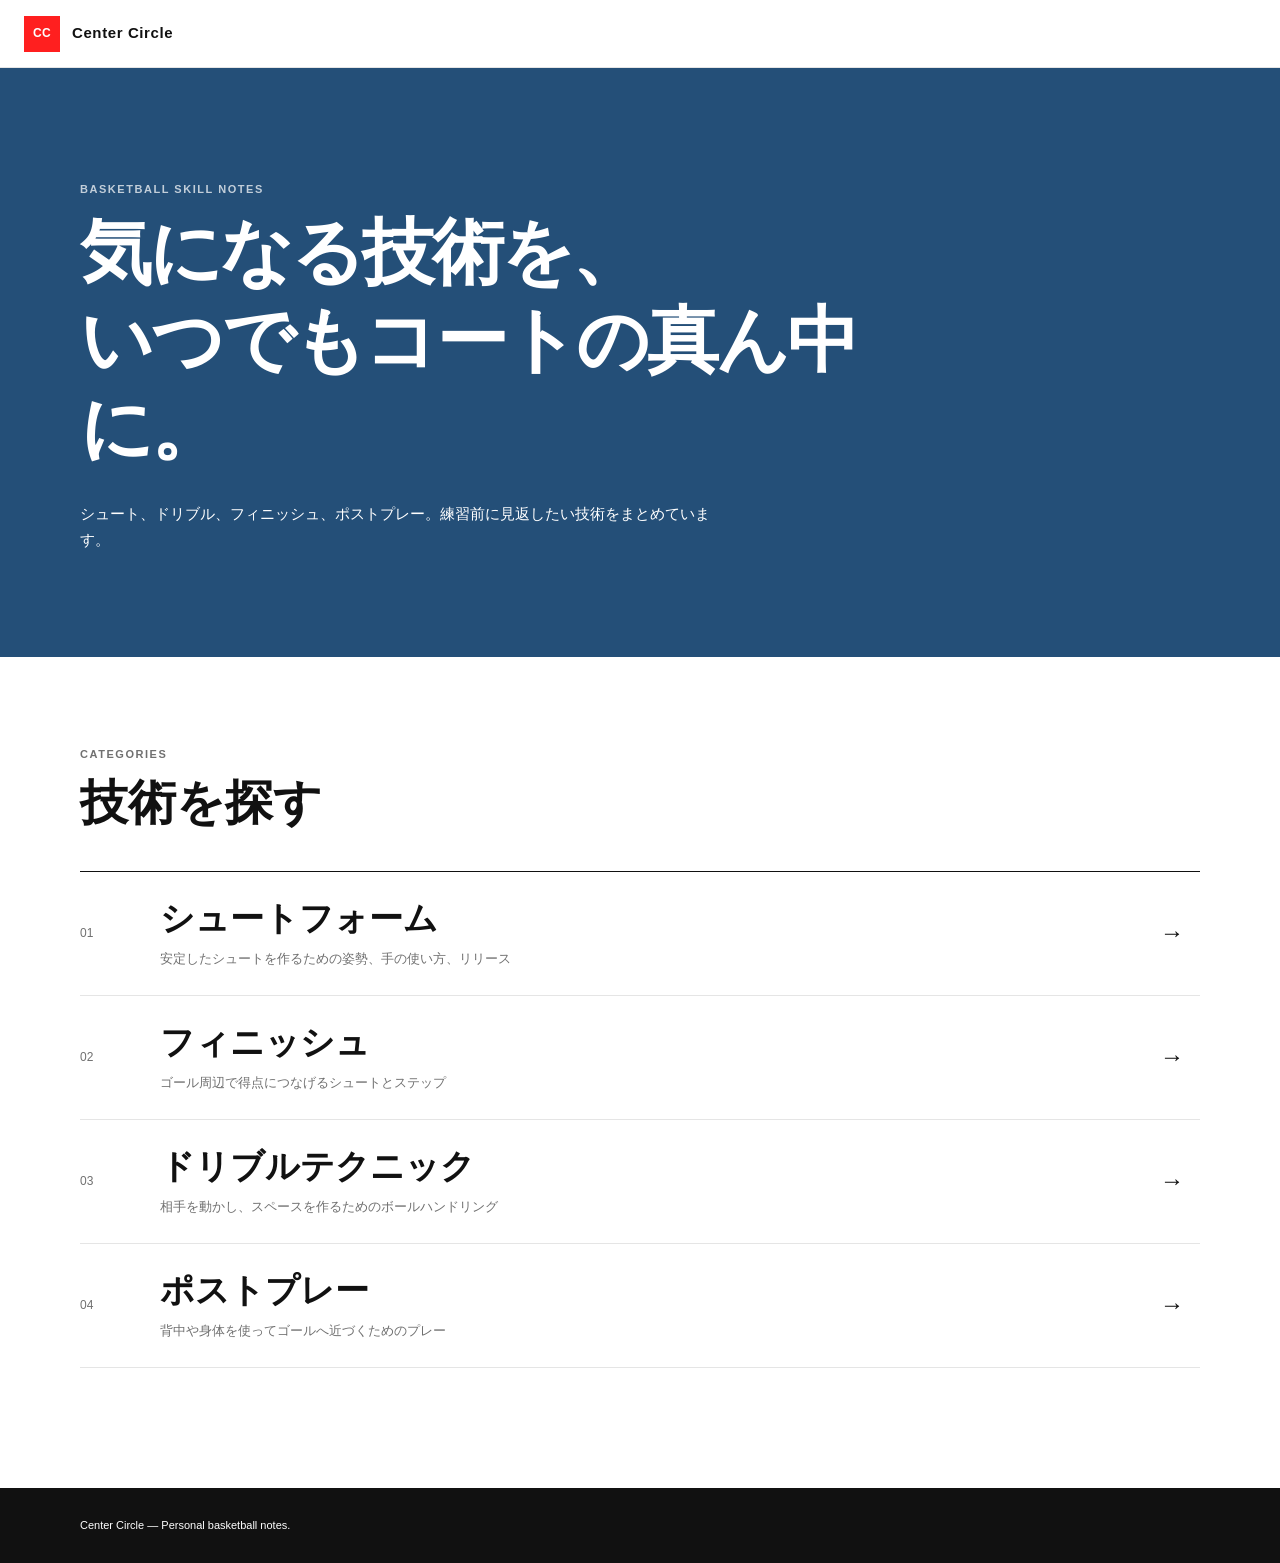
==== index.html @ 548b06e8 "first commit" ====
<!doctype html>
<html lang="ja">
  <head>
    <meta charset="UTF-8">
    <meta name="viewport" content="width=device-width, initial-scale=1.0">
    <meta name="description" content="バスケットボールの技術を見返すための個人用ノート">
    <title>Center Circle</title>
    <link rel="stylesheet" href="css/style.css">
    <script src="js/top.js" defer></script>
  </head>
  <body>
    <header class="site-header">
      <a class="site-logo" href="index.html" aria-label="Center Circle トップへ">
        <span class="site-logo__mark">CC</span>
        <span>Center Circle</span>
      </a>
    </header>

    <main>
      <section class="hero">
        <div class="page-width">
          <p class="eyebrow">BASKETBALL SKILL NOTES</p>
          <h1>気になる技術を、<br>いつでもコートの真ん中に。</h1>
          <p class="hero__text">シュート、ドリブル、フィニッシュ、ポストプレー。練習前に見返したい技術をまとめています。</p>
        </div>
      </section>

      <section class="category-section page-width" aria-labelledby="category-heading">
        <p class="eyebrow">CATEGORIES</p>
        <h2 id="category-heading">技術を探す</h2>
        <nav id="category-list" class="category-list" aria-label="技術カテゴリ">
          <p class="loading-message">カテゴリを読み込んでいます。</p>
        </nav>
      </section>
    </main>

    <footer class="site-footer">
      <div class="page-width">
        <p>Center Circle — Personal basketball notes.</p>
      </div>
    </footer>
  </body>
</html>
---- css/style.css ----
:root {
  --red: #ff1f1f;
  --black: #111111;
  --white: #ffffff;
  --gray-050: #fafafa;
  --gray-100: #f4f4f4;
  --gray-200: #e5e5e5;
  --gray-500: #707070;
  --blue: #244f78;
  --page-width: 1120px;
}

* {
  box-sizing: border-box;
}

html {
  scroll-behavior: smooth;
}

body {
  margin: 0;
  color: var(--black);
  background: var(--white);
  font-family: -apple-system, BlinkMacSystemFont, "Helvetica Neue", "Yu Gothic", YuGothic, sans-serif;
  line-height: 1.75;
}

a {
  color: inherit;
}

button,
a {
  -webkit-tap-highlight-color: transparent;
}

img {
  display: block;
  max-width: 100%;
}

.page-width {
  width: min(calc(100% - 48px), var(--page-width));
  margin-inline: auto;
}

.site-header {
  display: flex;
  min-height: 68px;
  align-items: center;
  justify-content: space-between;
  padding: 0 24px;
  border-bottom: 1px solid var(--gray-200);
  background: var(--white);
}

.site-logo {
  display: inline-flex;
  align-items: center;
  gap: 12px;
  color: var(--black);
  font-size: 15px;
  font-weight: 700;
  letter-spacing: 0.04em;
  text-decoration: none;
}

.site-logo__mark {
  display: grid;
  width: 36px;
  height: 36px;
  place-items: center;
  color: var(--white);
  background: var(--red);
  font-size: 12px;
  letter-spacing: 0.02em;
}

.back-link {
  font-size: 13px;
  font-weight: 700;
  text-decoration: none;
}

.back-link::before {
  content: "←";
  margin-right: 8px;
  color: var(--red);
}

.hero,
.category-hero {
  color: var(--white);
  background: var(--blue);
}

.hero {
  padding: 112px 0 104px;
}

.hero h1,
.category-hero h1 {
  max-width: 820px;
  margin: 10px 0 0;
  font-size: clamp(38px, 6vw, 72px);
  line-height: 1.22;
  letter-spacing: -0.04em;
}

.hero__text,
.category-hero__text {
  max-width: 640px;
  margin: 28px 0 0;
  font-size: 15px;
}

.eyebrow {
  margin: 0;
  color: var(--gray-500);
  font-size: 11px;
  font-weight: 700;
  letter-spacing: 0.14em;
}

.hero .eyebrow,
.category-hero .eyebrow {
  color: rgb(255 255 255 / 72%);
}

.category-section {
  padding: 88px 0 120px;
}

.category-section h2 {
  margin: 8px 0 36px;
  font-size: clamp(30px, 4vw, 48px);
  line-height: 1.3;
}

.category-list {
  border-top: 1px solid var(--black);
}

.category-link {
  display: grid;
  grid-template-columns: 56px 1fr auto;
  gap: 24px;
  align-items: center;
  min-height: 124px;
  border-bottom: 1px solid var(--gray-200);
  text-decoration: none;
  transition: color 160ms ease, background-color 160ms ease;
}

.category-link:hover,
.category-link:focus-visible {
  color: var(--red);
  background: var(--gray-050);
}

.category-link__number {
  color: var(--gray-500);
  font-size: 12px;
}

.category-link__name {
  display: block;
  font-size: clamp(22px, 3vw, 34px);
  font-weight: 700;
  line-height: 1.35;
}

.category-link__description {
  display: block;
  margin-top: 6px;
  color: var(--gray-500);
  font-size: 13px;
}

.category-link__arrow {
  padding-right: 16px;
  font-size: 24px;
}

.category-hero {
  padding: 72px 0 64px;
}

.category-hero h1 {
  font-size: clamp(40px, 6vw, 68px);
}

.content-layout {
  display: grid;
  grid-template-columns: 210px minmax(0, 1fr);
  gap: 72px;
  padding-top: 72px;
  padding-bottom: 120px;
}

.skill-index {
  position: sticky;
  top: 32px;
  align-self: start;
}

.skill-index ol {
  margin: 18px 0 0;
  padding: 0;
  list-style: none;
  border-top: 1px solid var(--black);
}

.skill-index li {
  border-bottom: 1px solid var(--gray-200);
}

.skill-index a {
  display: block;
  padding: 11px 0;
  font-size: 13px;
  text-decoration: none;
}

.skill-index a:hover,
.skill-index a:focus-visible {
  color: var(--red);
}

.skill-list {
  border-top: 1px solid var(--black);
}

.skill {
  scroll-margin-top: 24px;
  border-bottom: 1px solid var(--gray-200);
}

.skill__summary {
  display: grid;
  grid-template-columns: minmax(220px, 34%) 1fr;
  gap: 32px;
  padding: 40px 0;
}

.skill__heading-group {
  display: flex;
  align-items: flex-start;
  gap: 16px;
}

.skill__number {
  flex: 0 0 auto;
  padding-top: 5px;
  color: var(--red);
  font-size: 11px;
  font-weight: 700;
}

.skill h2 {
  margin: 0;
  font-size: clamp(25px, 3vw, 36px);
  line-height: 1.35;
  letter-spacing: -0.025em;
}

.skill__preview {
  min-width: 0;
}

.skill__thumbnail-button,
.video-button {
  position: relative;
  display: block;
  width: 100%;
  padding: 0;
  overflow: hidden;
  border: 0;
  border-radius: 0;
  background: var(--gray-100);
  cursor: pointer;
}

.skill__thumbnail-button {
  aspect-ratio: 16 / 9;
}

.skill__thumbnail-button img,
.video-button img {
  width: 100%;
  height: 100%;
  object-fit: cover;
  transition: transform 220ms ease, filter 220ms ease;
}

.skill__thumbnail-button:hover img,
.video-button:hover img {
  filter: brightness(0.82);
  transform: scale(1.015);
}

.play-mark {
  position: absolute;
  inset: 50% auto auto 50%;
  display: grid;
  width: 58px;
  height: 58px;
  place-items: center;
  color: var(--white);
  background: var(--red);
  transform: translate(-50%, -50%);
  font-size: 18px;
}

.skill__memo-preview {
  margin: 20px 0 0;
  font-size: 14px;
}

.skill__toggle {
  display: inline-flex;
  align-items: center;
  gap: 12px;
  margin-top: 18px;
  padding: 8px 0;
  border: 0;
  border-bottom: 1px solid var(--black);
  color: var(--black);
  background: transparent;
  font: inherit;
  font-size: 13px;
  font-weight: 700;
  cursor: pointer;
}

.skill__toggle::after {
  content: "+";
  color: var(--red);
  font-size: 20px;
  line-height: 1;
}

.skill__toggle[aria-expanded="true"]::after {
  content: "−";
}

.skill__details[hidden] {
  display: none;
}

.skill__details {
  padding: 0 0 56px calc(34% + 32px);
}

.detail-section + .detail-section {
  margin-top: 52px;
}

.detail-section h3 {
  margin: 0 0 20px;
  padding-bottom: 10px;
  border-bottom: 1px solid var(--black);
  font-size: 17px;
}

.video-list {
  display: grid;
  grid-template-columns: repeat(2, minmax(0, 1fr));
  gap: 28px 16px;
}

.video-item h4,
.practice-item h4 {
  margin: 10px 0 0;
  font-size: 14px;
}

.video-frame {
  width: 100%;
  aspect-ratio: 16 / 9;
  border: 0;
}

.practice-list {
  margin: 0;
  padding: 0;
  list-style: none;
  counter-reset: practice;
}

.practice-item {
  display: grid;
  grid-template-columns: 42px 1fr;
  gap: 16px;
  padding: 22px 0;
  border-bottom: 1px solid var(--gray-200);
  counter-increment: practice;
}

.practice-item::before {
  content: counter(practice, decimal-leading-zero);
  color: var(--red);
  font-size: 12px;
  font-weight: 700;
}

.practice-item:first-child {
  padding-top: 0;
}

.practice-item p {
  margin: 8px 0 0;
  color: var(--gray-500);
  font-size: 14px;
}

.practice-video {
  max-width: 440px;
  margin-top: 18px;
}

.memo-list {
  margin: 0;
}

.memo-row {
  display: grid;
  grid-template-columns: 140px 1fr;
  gap: 24px;
  padding: 15px 0;
  border-bottom: 1px solid var(--gray-200);
}

.memo-row dt {
  font-size: 12px;
  font-weight: 700;
}

.memo-row dd {
  margin: 0;
  font-size: 14px;
}

.loading-message,
.error-message {
  padding: 32px 0;
  color: var(--gray-500);
  font-size: 14px;
}

.error-message {
  color: var(--red);
}

.site-footer {
  padding: 28px 0;
  color: var(--white);
  background: var(--black);
  font-size: 11px;
}

.site-footer p {
  margin: 0;
}

@media (max-width: 760px) {
  .page-width {
    width: min(calc(100% - 32px), var(--page-width));
  }

  .site-header {
    min-height: 60px;
    padding-inline: 16px;
  }

  .hero {
    padding: 72px 0 68px;
  }

  .hero__text {
    margin-top: 22px;
  }

  .category-section {
    padding: 64px 0 88px;
  }

  .category-link {
    grid-template-columns: 32px 1fr auto;
    gap: 10px;
    min-height: 108px;
  }

  .category-link__description {
    padding-right: 8px;
  }

  .category-link__arrow {
    padding-right: 4px;
  }

  .category-hero {
    padding: 56px 0 48px;
  }

  .content-layout {
    display: block;
    padding-top: 44px;
    padding-bottom: 80px;
  }

  .skill-index {
    position: static;
    margin-bottom: 56px;
  }

  .skill-index ol {
    display: grid;
    grid-template-columns: repeat(2, minmax(0, 1fr));
    column-gap: 16px;
  }

  .skill__summary {
    display: block;
    padding: 32px 0 40px;
  }

  .skill__preview {
    margin-top: 24px;
  }

  .skill__details {
    padding: 0 0 48px;
  }

  .video-list {
    grid-template-columns: 1fr;
  }

  .memo-row {
    grid-template-columns: 1fr;
    gap: 4px;
  }
}

@media (prefers-reduced-motion: reduce) {
  html {
    scroll-behavior: auto;
  }

  *,
  *::before,
  *::after {
    transition-duration: 0.01ms !important;
  }
}
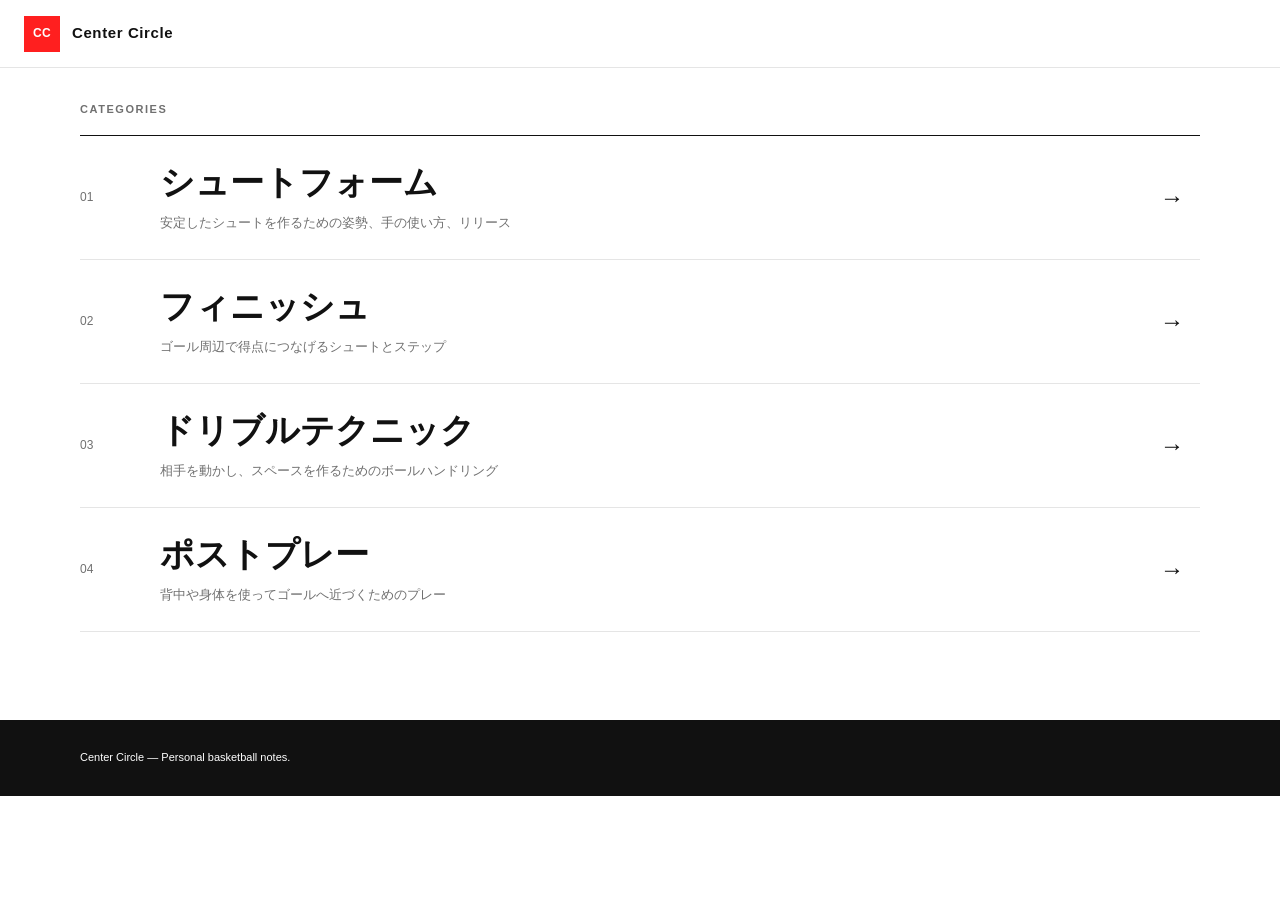
==== commit fb273100: "デザインもシンプルにした。" ====
--- a/index.html
+++ b/index.html
@@ -17,17 +17,8 @@
     </header>
 
     <main>
-      <section class="hero">
-        <div class="page-width">
-          <p class="eyebrow">BASKETBALL SKILL NOTES</p>
-          <h1>気になる技術を、<br>いつでもコートの真ん中に。</h1>
-          <p class="hero__text">シュート、ドリブル、フィニッシュ、ポストプレー。練習前に見返したい技術をまとめています。</p>
-        </div>
-      </section>
-
-      <section class="category-section page-width" aria-labelledby="category-heading">
+      <section class="category-section page-width" aria-label="技術カテゴリ">
         <p class="eyebrow">CATEGORIES</p>
-        <h2 id="category-heading">技術を探す</h2>
         <nav id="category-list" class="category-list" aria-label="技術カテゴリ">
           <p class="loading-message">カテゴリを読み込んでいます。</p>
         </nav>
--- a/css/style.css
+++ b/css/style.css
@@ -89,30 +89,18 @@
   color: var(--red);
 }
 
-.hero,
 .category-hero {
+  padding: 36px 0 32px;
   color: var(--white);
   background: var(--blue);
 }
 
-.hero {
-  padding: 112px 0 104px;
-}
-
-.hero h1,
 .category-hero h1 {
   max-width: 820px;
-  margin: 10px 0 0;
-  font-size: clamp(38px, 6vw, 72px);
-  line-height: 1.22;
-  letter-spacing: -0.04em;
-}
-
-.hero__text,
-.category-hero__text {
-  max-width: 640px;
-  margin: 28px 0 0;
-  font-size: 15px;
+  margin: 0;
+  font-size: clamp(28px, 4vw, 42px);
+  line-height: 1.3;
+  letter-spacing: -0.025em;
 }
 
 .eyebrow {
@@ -123,22 +111,12 @@
   letter-spacing: 0.14em;
 }
 
-.hero .eyebrow,
-.category-hero .eyebrow {
-  color: rgb(255 255 255 / 72%);
-}
-
 .category-section {
-  padding: 88px 0 120px;
-}
-
-.category-section h2 {
-  margin: 8px 0 36px;
-  font-size: clamp(30px, 4vw, 48px);
-  line-height: 1.3;
+  padding: 32px 0 88px;
 }
 
 .category-list {
+  margin-top: 16px;
   border-top: 1px solid var(--black);
 }
 
@@ -183,19 +161,11 @@
   font-size: 24px;
 }
 
-.category-hero {
-  padding: 72px 0 64px;
-}
-
-.category-hero h1 {
-  font-size: clamp(40px, 6vw, 68px);
-}
-
 .content-layout {
   display: grid;
   grid-template-columns: 210px minmax(0, 1fr);
   gap: 72px;
-  padding-top: 72px;
+  padding-top: 48px;
   padding-bottom: 120px;
 }
 
@@ -474,16 +444,8 @@
     padding-inline: 16px;
   }
 
-  .hero {
-    padding: 72px 0 68px;
-  }
-
-  .hero__text {
-    margin-top: 22px;
-  }
-
   .category-section {
-    padding: 64px 0 88px;
+    padding: 24px 0 64px;
   }
 
   .category-link {
@@ -501,12 +463,12 @@
   }
 
   .category-hero {
-    padding: 56px 0 48px;
+    padding: 28px 0 24px;
   }
 
   .content-layout {
     display: block;
-    padding-top: 44px;
+    padding-top: 32px;
     padding-bottom: 80px;
   }
 
